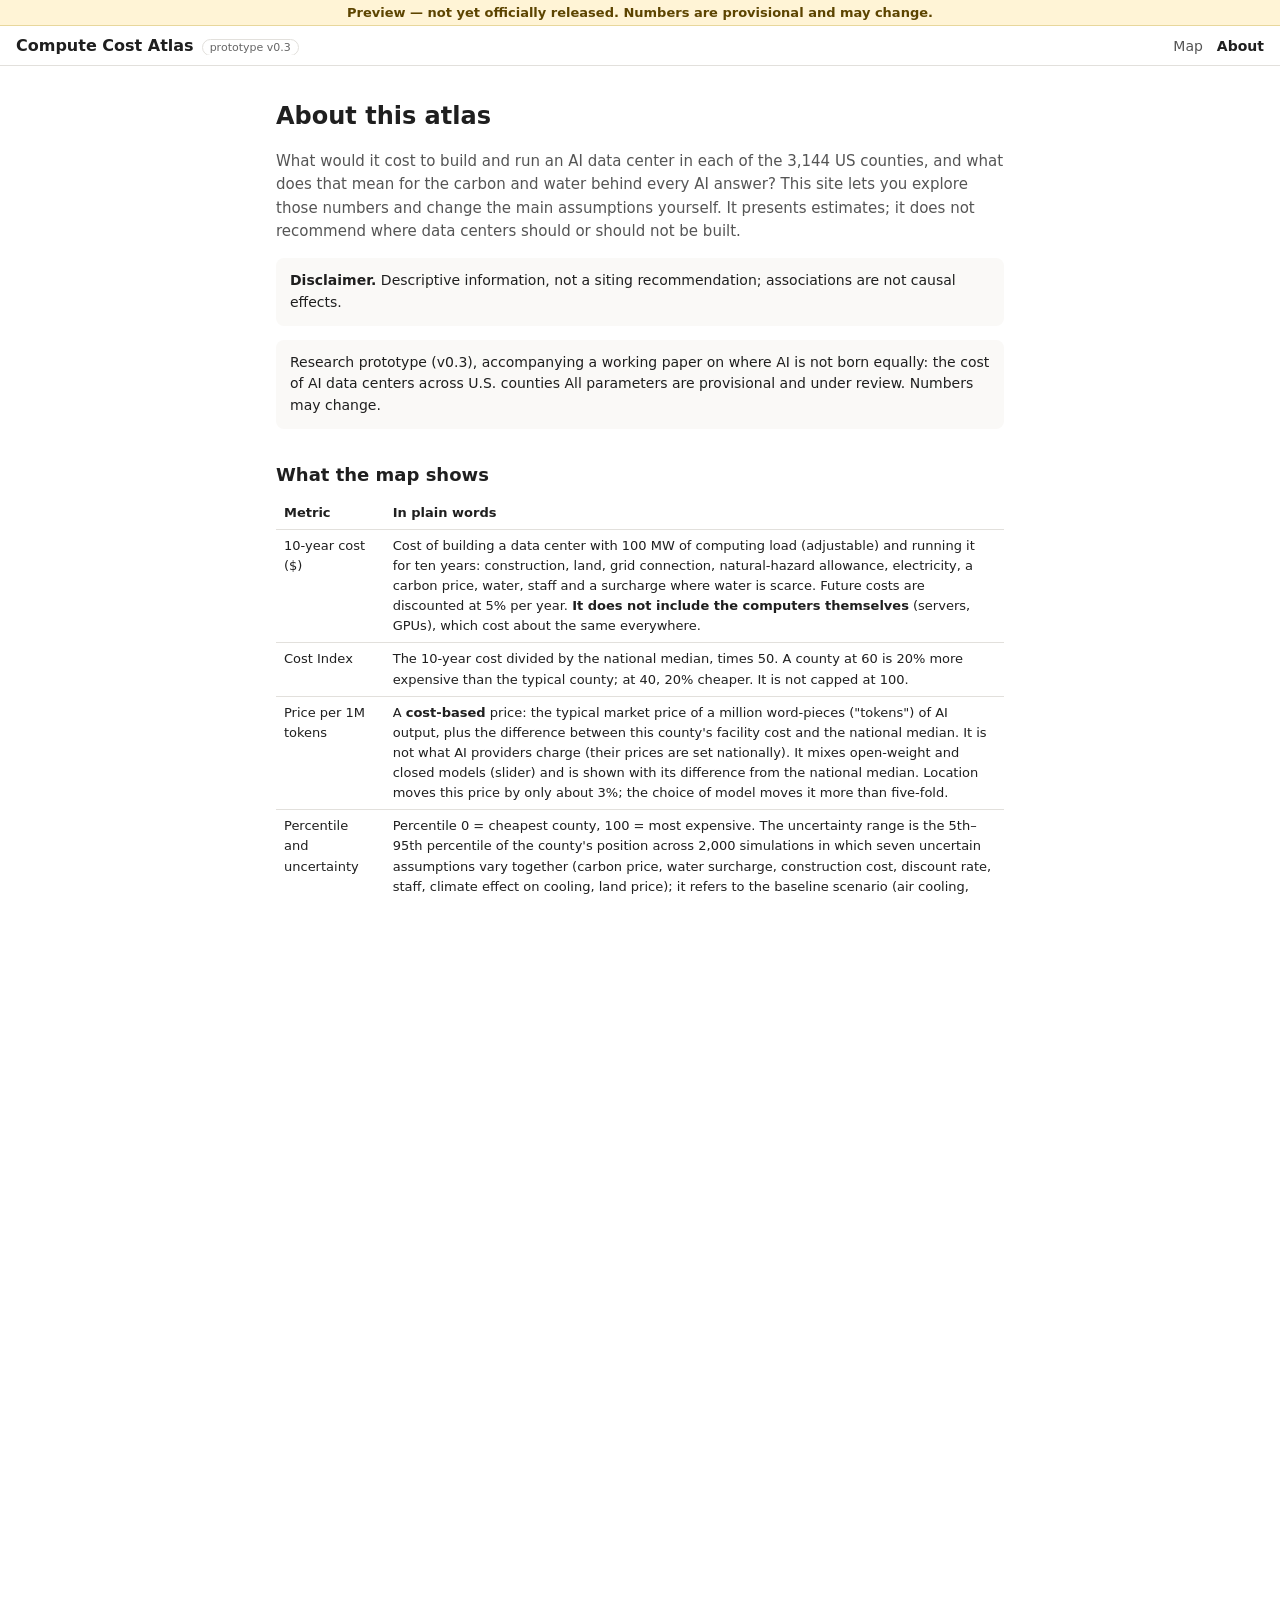
==== web/about.html @ 2be23744 "Compute Cost Atlas preview v0.3 (web only)" ====
<!doctype html>
<html lang="en">
<head>
  <meta charset="utf-8">
  <meta name="viewport" content="width=device-width, initial-scale=1">
  <meta name="robots" content="noindex, nofollow">
  <title>Atlas Methods and Data</title>
  <link rel="stylesheet" href="style.css">
  <style>
    body { display: block; }
    .doc { max-width: 760px; margin: 0 auto; padding: 24px 16px 64px; line-height: 1.55; }
    .doc h1 { font-size: 24px; margin: 8px 0 4px; }
    .doc h2 { font-size: 18px; margin: 32px 0 8px; }
    .doc .lede { color: var(--ink-2); font-size: 15px; }
    .doc table { border-collapse: collapse; width: 100%; font-size: 13px; margin: 8px 0; }
    .doc th, .doc td { text-align: left; padding: 6px 8px; border-bottom: 1px solid var(--line); vertical-align: top; }
    .doc .box { background: var(--panel); border-radius: 8px; padding: 12px 14px; }
  </style>
</head>
<body>
  <a class="skip" href="#main">Skip to content</a>
  <div class="preview-banner" role="note">Preview — not yet officially released. Numbers are provisional and may change.</div>
  <header class="topbar">
    <div class="brand"><strong>Compute Cost Atlas</strong><span class="tag">prototype v0.3</span></div>
    <nav><a href="index.html">Map</a><a href="about.html" aria-current="page">About</a></nav>
  </header>
  <main class="doc" id="main">
    <h1>About this atlas</h1>
    <p class="lede">What would it cost to build and run an AI data center in each of the 3,144 US counties, and what does
      that mean for the carbon and water behind every AI answer? This site lets you explore those numbers and change
      the main assumptions yourself. It presents estimates; it does not recommend where data centers should or should
      not be built.</p>
    <p class="box"><b>Disclaimer.</b> Descriptive information, not a siting recommendation; associations are not causal
      effects.</p>
    <p class="box">Research prototype (v0.3), accompanying a working paper on where AI is not born equally: the cost of AI data centers across U.S. counties All parameters are provisional and under
      review. Numbers may change.</p>

    <h2 id="what">What the map shows</h2>
    <table>
      <tr><th>Metric</th><th>In plain words</th></tr>
      <tr><td>10-year cost ($)</td><td>Cost of building a data center with 100 MW of computing load (adjustable) and running it for ten
        years: construction, land, grid connection, natural-hazard allowance, electricity, a carbon price, water, staff and a
        surcharge where water is scarce. Future costs are discounted at 5% per year. <b>It does not include the computers
        themselves</b> (servers, GPUs), which cost about the same everywhere.</td></tr>
      <tr><td>Cost Index</td><td>The 10-year cost divided by the national median, times 50. A county at 60 is 20% more
        expensive than the typical county; at 40, 20% cheaper. It is not capped at 100.</td></tr>
      <tr><td>Price per 1M tokens</td><td>A <b>cost-based</b> price: the typical market price of a million word-pieces
        ("tokens") of AI output, plus the difference between this county's facility cost and the national median. It is
        not what AI providers charge (their prices are set nationally). It mixes open-weight and closed models (slider) and
        is shown with its difference from the national median. Location moves this price by only about 3%; the choice of
        model moves it more than five-fold.</td></tr>
      <tr><td>Percentile and uncertainty</td><td>Percentile 0 = cheapest county, 100 = most expensive. The uncertainty range
        is the 5th–95th percentile of the county's position across 2,000 simulations in which seven uncertain assumptions
        vary together (carbon price, water surcharge, construction cost, discount rate, staff, climate effect on cooling,
        land price); it refers to the baseline scenario (air cooling, 100 MW).</td></tr>
      <tr><td>CO₂ per 1M tokens</td><td>Emissions from the electricity used, at the average emission rate of the regional grid
        (EPA eGRID 2023).</td></tr>
      <tr><td>Scarcity-weighted water</td><td>Water evaporated for cooling on site plus water used by the power plants that
        supply the electricity, weighted by how stressed local water resources are (WRI Aqueduct). 1 L-eq is one litre in a
        county of median water stress; the same litre counts more where water is scarce.</td></tr>
    </table>

    <h2 id="themes">Themes</h2>
    <ul>
      <li><b>Cost</b>: 10-year cost, Cost Index and the main cost driver of each county.</li>
      <li><b>Token footprint</b>: cost-based price, CO₂ and scarcity-weighted water per 1M tokens.</li>
      <li><b>Cheap vs clean</b>: 3 × 3 maps of facility cost against CO₂ or water per token (national thirds).</li>
      <li><b>Who bears it</b>: one campus as a share of the regional grid's electricity sales; how rankings change when the
        social cost of carbon and a water shadow price are counted.</li>
      <li><b>Context</b>: social vulnerability, household income and the 2024 presidential vote (two-party share). These are
        <b>context, not causal</b>: they are not used in the cost model and do not explain its results. The vote layer is
        shown for information only, in neutral (non-party) colours.</li>
      <li><b>Confidence</b>: how much a county's position moves across 2,000 simulations of the uncertain assumptions.</li>
    </ul>
    <p><b>Change vs baseline</b> maps how the current slider settings move each county's cost (%) or percentile compared
      with the baseline scenario. The optional <b>3D view</b> raises each county by the mapped value; use the flat map for
      precise comparison, because perspective distorts heights and hides counties.</p>

    <h2 id="controls">What the sliders change</h2>
    <ul>
      <li><b>Open-weight share</b>: share of tokens from open-weight models (cheaper, more energy-efficient on average) vs closed
        frontier models. Baseline 30%.</li>
      <li><b>Carbon price</b>: $ per tonne of CO₂ added to the electricity bill. Baseline $50; $190 is the US EPA (2023) estimate of
        the social cost of carbon.</li>
      <li><b>Cooling</b>: air/evaporative (baseline) or liquid cooling with dry coolers, which uses far less water and slightly
        less energy but costs more to build.</li>
      <li><b>Water-stress surcharge</b>: extra operating cost in water-stressed counties (0–50%; baseline 30% at the highest stress).</li>
      <li><b>Campus size</b>: 10, 100 or 500 MW of computing load.</li>
    </ul>
    <p>Everything is recomputed in your browser for all counties. The calculations are a direct translation of the
      research code (Python), checked to agree within 0.1% for every county.</p>

    <h2 id="limits">Limitations</h2>
    <ul>
      <li>All parameters are provisional. Construction costs, land values (farmland prices are used as a lower bound) and the
        grid connection cost are simplified national assumptions.</li>
      <li>Electricity prices are average industrial prices from utilities serving each county (2022–24). Large data centers
        often negotiate special rates that are not public.</li>
      <li>Grid carbon uses regional average emission rates, not the extra (marginal) emissions a new load would cause.</li>
      <li>Some inputs are estimated (Alaska and Hawaii climate; electricity prices set to the state average where local data are
        missing or unrepresentative). The county profile flags these.</li>
      <li>Water at power plants is estimated from published averages by fuel and cooling type; reservoir evaporation from
        hydropower is excluded.</li>
      <li>Data-center locations come from OpenStreetMap (PNNL IM3 atlas) and Epoch AI; both are incomplete.</li>
      <li>The map colour scale is set by the lower 48 states and DC; Alaska and Hawaii values beyond it show the end colour
        (in the paper, they have their own scales).</li>
      <li>These are indicators for comparison, not forecasts of what any project will cost, and not causal estimates of impacts.</li>
    </ul>

    <h2 id="equivalents">Everyday equivalents</h2>
    <p>The county profile translates one year of the campus into familiar units:</p>
    <ul>
      <li><b>US homes</b>: annual electricity of the campus ÷ 10,359 kWh, the average annual electricity use of a US
        residential customer in 2024 (U.S. Energy Information Administration, Form EIA-861 2024: residential sales ÷
        residential customers. The same calculation gives 10,791 kWh for 2022, the value in EIA's FAQ
        <a href="https://www.eia.gov/tools/faqs/faq.php?id=97&amp;t=3">"How much electricity does an American home use?"</a>).</li>
      <li><b>Olympic pools</b>: annual water ÷ 2,500 m³, the volume of a nominal Olympic pool (50 m × 25 m × 2 m).
        Shown for on-site cooling water and for on-site plus power-plant water.</li>
    </ul>

    <h2 id="data">Data and licences</h2>
    <p class="box"><b>Licences are provisional</b> (pending review).</p>
    <table>
      <tr><th>What</th><th>Files</th><th>Licence</th></tr>
      <tr><td>Our model results (costs, Cost Index, token metrics, flags, uncertainty ranges)</td>
        <td><code>counties_baseline.csv</code>, scenario CSVs from the map</td><td>CC BY 4.0 (provisional)</td></tr>
      <tr><td>Data-center counts and operator classes derived from the PNNL IM3 atlas (OpenStreetMap)</td>
        <td><code>counties_pnnl_odbl.csv</code>, <code>dc_pnnl.geojson</code></td><td>ODbL 1.0 — © OpenStreetMap contributors (kept in a separate file)</td></tr>
      <tr><td>Frontier AI campuses</td><td><code>dc_epoch.geojson</code>; campus counts in the main CSV</td><td>CC BY 4.0 — Epoch AI</td></tr>
      <tr><td>Code (model, site, analysis scripts)</td><td><code>LICENSE</code></td><td>MIT (provisional)</td></tr>
    </table>
    <p>Details: <a href="data/LICENSE-DATA.md">data/LICENSE-DATA.md</a>.</p>
    <h3>Sources</h3>
    <table>
      <tr><th>Source</th><th>Used for</th><th>Licence</th></tr>
      <tr><td>Natural Earth (1:50m land, lakes, country borders; 1:10m populated places)</td><td>Basemap context, city labels</td><td>Public domain</td></tr>
      <tr><td>Census SAIPE 2023; FEMA National Risk Index (social vulnerability)</td><td>Context layers</td><td>Public domain</td></tr>
      <tr><td>MIT Election Data and Science Lab, county presidential returns 2024</td><td>Context layer (information only)</td><td>Harvard Dataverse; licence to be verified</td></tr>
      <tr><td>US EIA Form 861 2024 (average household use)</td><td>"US homes" equivalent</td><td>Public domain</td></tr>
      <tr><td>US Census Bureau (county boundaries 2025; population, ACS 2023)</td><td>Map, population</td><td>Public domain</td></tr>
      <tr><td>US EIA (Form 861 electricity sales 2022–24; Form 860 generators 2024)</td><td>Electricity price, power-plant cooling</td><td>Public domain</td></tr>
      <tr><td>US EPA eGRID 2023</td><td>Grid emission rates, generation mix</td><td>Public domain</td></tr>
      <tr><td>NOAA nClimDiv 1991–2020 normals</td><td>Climate (cooling degree days)</td><td>Public domain</td></tr>
      <tr><td>BLS QCEW and OEWS</td><td>Construction and operations wages</td><td>Public domain</td></tr>
      <tr><td>FEMA National Risk Index</td><td>Natural-hazard allowance</td><td>Public domain</td></tr>
      <tr><td>USDA NASS cash rents</td><td>Land value proxy</td><td>Public domain</td></tr>
      <tr><td>WRI Aqueduct 4.0</td><td>Water stress</td><td>CC BY 4.0</td></tr>
      <tr><td>NREL (Macknick et al. 2012)</td><td>Water use of power plants</td><td>Published factors</td></tr>
      <tr><td>OpenRouter (model prices and usage, Nov 2026)</td><td>Token prices, open-weight share</td><td>Rankings data CC BY 4.0</td></tr>
      <tr><td>PNNL IM3 Open Source Data Center Atlas (from OpenStreetMap)</td><td>Data-center layer, counts</td><td>ODbL 1.0 — © OpenStreetMap contributors</td></tr>
      <tr><td>Epoch AI, Frontier Data Centers</td><td>Frontier AI campus layer</td><td>CC BY 4.0</td></tr>
    </table>
    <p><b>Downloads.</b> <a href="data/counties_baseline.csv" download>Baseline table</a> (CC BY 4.0) and the current
      scenario from the map page contain our model results for every county. Data-center counts derived from the PNNL IM3
      atlas are in a separate file, <a href="data/counties_pnnl_odbl.csv" download>counties_pnnl_odbl.csv</a>, under the
      Open Database Licence (ODbL 1.0): keep the attribution "© OpenStreetMap contributors" and the ODbL terms when you
      redistribute it. Frontier-campus counts come from Epoch AI (CC BY 4.0; credit Epoch AI).</p>

    <h2 id="method">Method in brief</h2>
    <p>For each county: construction cost per MW, adjusted for local construction wages, plus land, a hazard allowance and a
      grid connection; plus ten years of electricity (energy use rises in hot climates through the cooling overhead, PUE),
      carbon, water and staff, discounted at 5% per year. The token layer converts the facility cost into dollars per
      megawatt-hour of computing and then into the cost of 1M tokens using published estimates of energy per token
      (central: 550 Wh per 1M output tokens for closed frontier models, 150 Wh for open-weight models). Full methods,
      sources and sensitivity analyses are in the working paper.</p>
  </main>
</body>
</html>
---- web/style.css ----
:root {
  --ink: #1f1f1f;
  --ink-2: #555;
  --ink-3: #666;   /* WCAG AA: 5.5:1 on the panel background (was #777, 4.3:1) */
  --line: #e2e0dc;
  --bg: #ffffff;
  --panel: #faf9f7;
  --accent: #184f95;
  --accent-soft: #e6eefa;
  --orange: #eb6834;
  --map-bg: #f4f3f0;
  --radius: 8px;
  font-family: system-ui, -apple-system, "Segoe UI", Roboto, "Helvetica Neue", Arial, sans-serif;
  font-size: 14px;
  color: var(--ink);
}
* { box-sizing: border-box; }
html, body { margin: 0; height: 100%; background: var(--bg); }
body { display: flex; flex-direction: column; }
a { color: var(--accent); }
button { font: inherit; color: inherit; cursor: pointer; }

.topbar {
  display: flex; align-items: center; justify-content: space-between; gap: 12px;
  padding: 10px 16px; border-bottom: 1px solid var(--line); background: var(--bg);
}
.brand strong { font-size: 16px; }
.tag { margin-left: 8px; font-size: 11px; color: var(--ink-3); border: 1px solid var(--line); border-radius: 10px; padding: 1px 7px; }
nav { display: flex; gap: 14px; align-items: center; }
nav a { text-decoration: none; color: var(--ink-2); }
nav a[aria-current="page"] { color: var(--ink); font-weight: 600; }

.layout { flex: 1; display: grid; grid-template-columns: 300px 1fr auto; min-height: 0; }
.controls { overflow-y: auto; padding: 12px 16px 24px; border-right: 1px solid var(--line); background: var(--panel); }
.controls section { padding: 12px 0; border-bottom: 1px solid var(--line); }
.controls section:last-child { border-bottom: 0; }
.lbl { display: block; font-weight: 600; margin-bottom: 6px; }
.lbl.small { font-weight: 500; font-size: 12px; color: var(--ink-2); margin: 10px 0 4px; }
select { width: 100%; padding: 6px 8px; border: 1px solid var(--line); border-radius: 6px; background: #fff; font: inherit; }
.note { font-size: 12px; color: var(--ink-2); line-height: 1.4; margin: 8px 0 0; }

.presets { display: flex; flex-wrap: wrap; gap: 6px; margin-bottom: 8px; }
.presets button, .seg button {
  border: 1px solid var(--line); background: #fff; border-radius: 14px; padding: 4px 10px; font-size: 12px;
}
.presets button.active { background: var(--accent-soft); border-color: var(--accent); color: var(--accent); }
.slider { display: block; font-size: 12px; color: var(--ink-2); margin: 10px 0 0; }
.slider output { float: right; color: var(--ink); font-variant-numeric: tabular-nums; font-weight: 600; }
.slider input { width: 100%; margin-top: 4px; accent-color: var(--accent); }
.seg { display: flex; flex-wrap: wrap; gap: 4px 12px; font-size: 13px; }
.seg label { display: flex; align-items: center; gap: 4px; }
.seg.jump { gap: 6px; }
.check { display: flex; align-items: center; gap: 6px; font-size: 13px; margin: 4px 0; }
.link-btn { display: block; text-align: left; background: none; border: 0; padding: 4px 0; color: var(--accent); text-decoration: underline; font-size: 13px; }

.legend { margin-top: 10px; }
.legend .bar { height: 12px; border-radius: 3px; border: 1px solid rgba(0,0,0,.08); }
.legend .ticks { position: relative; height: 16px; font-size: 11px; color: var(--ink-2); font-variant-numeric: tabular-nums; }
.legend .ticks span { position: absolute; transform: translateX(-50%); white-space: nowrap; top: 2px; }
.legend .caption { font-size: 11px; color: var(--ink-3); margin-top: 2px; line-height: 1.35; }

.mapwrap { position: relative; min-width: 0; }
#map { position: absolute; inset: 0; background: var(--map-bg); }
.loading { position: absolute; top: 12px; left: 50%; transform: translateX(-50%); background: #fff; padding: 6px 12px; border-radius: 14px; border: 1px solid var(--line); font-size: 12px; }
.tooltip {
  position: absolute; pointer-events: none; background: #fff; border: 1px solid var(--line); border-radius: 6px;
  padding: 6px 8px; font-size: 12px; box-shadow: 0 2px 8px rgba(0,0,0,.08); max-width: 240px; z-index: 5;
}
.tooltip b { display: block; }
.tooltip .v { font-variant-numeric: tabular-nums; }

.profile {
  width: 340px; overflow-y: auto; padding: 14px 16px 24px; border-left: 1px solid var(--line); background: var(--bg);
}
.profile h2 { font-size: 17px; margin: 0 0 2px; }
.profile .sub { color: var(--ink-2); font-size: 12px; margin-bottom: 10px; }
.profile .close { float: right; border: 0; background: none; font-size: 20px; line-height: 1; color: var(--ink-3); }
.kpis { display: grid; grid-template-columns: 1fr 1fr; gap: 8px; margin: 10px 0; }
.kpi { background: var(--panel); border-radius: var(--radius); padding: 8px 10px; }
.kpi .k { font-size: 11px; color: var(--ink-2); }
.kpi .v { font-size: 17px; font-weight: 600; font-variant-numeric: tabular-nums; }
.kpi .s { font-size: 11px; color: var(--ink-3); }
.profile h3 { font-size: 13px; margin: 16px 0 6px; }
.stack { display: flex; height: 14px; border-radius: 3px; overflow: hidden; gap: 1px; background: #fff; }
.stack div { height: 100%; }
table.breakdown { width: 100%; border-collapse: collapse; font-size: 12px; margin-top: 6px; font-variant-numeric: tabular-nums; }
table.breakdown td { padding: 3px 0; border-bottom: 1px solid #f0eeea; }
table.breakdown td:last-child, table.breakdown td.num { text-align: right; padding-left: 10px; white-space: nowrap; }
.sw { display: inline-block; width: 9px; height: 9px; border-radius: 2px; margin-right: 6px; vertical-align: -1px; }
.driver { background: var(--panel); border-radius: var(--radius); padding: 8px 10px; font-size: 13px; }
.flags { margin: 6px 0 0; padding-left: 18px; font-size: 12px; color: var(--ink-2); }
.btn { border: 1px solid var(--accent); color: var(--accent); background: #fff; border-radius: 6px; padding: 6px 10px; font-size: 13px; }
.btn:disabled { opacity: .5; cursor: default; }

.compare { border-top: 1px solid var(--line); background: var(--panel); padding: 10px 16px; max-height: 42vh; overflow: auto; }
.compare h3 { margin: 0 0 6px; font-size: 13px; display: flex; justify-content: space-between; align-items: center; }
.compare table { border-collapse: collapse; font-size: 12px; font-variant-numeric: tabular-nums; min-width: 100%; }
.compare th, .compare td { padding: 4px 10px; border-bottom: 1px solid var(--line); text-align: right; white-space: nowrap; }
.compare th:first-child, .compare td:first-child { text-align: left; color: var(--ink-2); }
.compare .rm { border: 0; background: none; color: var(--ink-3); font-size: 15px; }

.only-mobile { display: none; }
.maplibregl-ctrl-attrib { font-size: 10px; }

@media (max-width: 860px) {
  .layout { display: flex; flex-direction: column; }
  .only-mobile { display: inline-block; border: 1px solid var(--line); background: #fff; border-radius: 6px; padding: 4px 10px; }
  .controls { display: none; border-right: 0; border-bottom: 1px solid var(--line); max-height: 55vh; }
  .controls.open { display: block; }
  .mapwrap { flex: 1 1 auto; min-height: 58vh; }
  .profile { width: auto; border-left: 0; border-top: 1px solid var(--line); }
  nav { gap: 10px; font-size: 13px; }
}

/* v0.1: search, compact map legend, layer legend, disclaimer */
.search { position: absolute; top: 10px; left: 10px; width: min(320px, calc(100% - 70px)); z-index: 6; }
.search input {
  width: 100%; padding: 8px 10px; border: 1px solid var(--line); border-radius: 8px; font: inherit;
  background: #fff; box-shadow: 0 1px 4px rgba(0,0,0,.08);
}
.search ul { list-style: none; margin: 4px 0 0; padding: 4px 0; background: #fff; border: 1px solid var(--line); border-radius: 8px;
  box-shadow: 0 4px 12px rgba(0,0,0,.1); max-height: 280px; overflow-y: auto; }
.search li { padding: 6px 10px; cursor: pointer; font-size: 13px; display: flex; justify-content: space-between; gap: 8px; }
.search li small { color: var(--ink-3); white-space: nowrap; }
.search li[aria-selected="true"], .search li:hover { background: var(--accent-soft); }
.search li.empty { color: var(--ink-3); cursor: default; }
.map-legend { display: none; }
.layer-legend { margin: 6px 0 2px 22px; font-size: 12px; color: var(--ink-2); }
.layer-legend .row { display: flex; align-items: center; gap: 8px; margin: 4px 0; }
.layer-legend svg { flex: none; }
.disclaimer { margin-top: 16px; padding-top: 10px; border-top: 1px solid var(--line); font-size: 11.5px; color: var(--ink-3); line-height: 1.4; }
.kpi .s + .s { margin-top: 2px; }
.equiv { background: var(--panel); border-radius: var(--radius); padding: 8px 10px; font-size: 13px; line-height: 1.5; }
.equiv b { font-variant-numeric: tabular-nums; }
.equiv .src { font-size: 11px; color: var(--ink-3); }

@media (max-width: 860px) {
  .map-legend {
    display: block; position: absolute; left: 8px; bottom: 8px; z-index: 4; background: rgba(255,255,255,.92);
    border: 1px solid var(--line); border-radius: 8px; padding: 6px 8px; width: min(230px, calc(100% - 60px)); font-size: 11px;
  }
  .map-legend .t { font-weight: 600; margin-bottom: 3px; color: var(--ink); }
  .map-legend .bar { height: 8px; border-radius: 2px; }
  .map-legend .ends { display: flex; justify-content: space-between; color: var(--ink-2); font-variant-numeric: tabular-nums; margin-top: 2px; }
  .map-legend .lyr { margin-top: 4px; color: var(--ink-2); }
}
@media (max-width: 860px) {
  .map-legend { bottom: 30px; }
}
@media (max-width: 520px) {
  .topbar { padding: 8px 10px; gap: 8px; }
  .brand strong { font-size: 15px; white-space: nowrap; }
  .tag { display: none; }
  nav { gap: 8px; font-size: 12.5px; }
  nav a { white-space: nowrap; }
}
html, body { overflow-x: hidden; }
.brand { min-width: 0; overflow: hidden; }
.brand strong { overflow: hidden; text-overflow: ellipsis; }
nav { flex: none; }

/* v0.2: themes, categorical / bivariate legends, change view, 3D, city labels */
#theme { margin-bottom: 8px; }
.view-toggle { margin-top: 8px; }
.diff-mode { margin: 2px 0 4px 22px; font-size: 12px; }
.explainer { font-size: 12.5px; line-height: 1.45; color: var(--ink); background: var(--accent-soft); border-radius: 6px; padding: 8px 10px; margin: 10px 0 0; }
.cat-legend { display: grid; gap: 3px; font-size: 12px; margin: 6px 0 4px; }
.cat-legend .sw { margin-right: 2px; }
.cat-legend small { color: var(--ink-3); }
.bivar { display: grid; grid-template-columns: auto 72px 1fr; grid-template-rows: 72px auto auto; gap: 2px 6px; margin: 6px 0 4px; font-size: 11px; color: var(--ink-2); }
.bivar .grid { grid-column: 2; grid-row: 1; display: grid; grid-template-columns: repeat(3, 1fr); grid-template-rows: repeat(3, 1fr); gap: 1px; }
.bivar .axis-y { grid-column: 1; grid-row: 1; writing-mode: vertical-rl; transform: rotate(180deg); text-align: center; }
.bivar .axis-x { grid-column: 2; grid-row: 2; text-align: center; }
.bivar .cuts { grid-column: 3; grid-row: 1; align-self: center; line-height: 1.35; }
.mini-bivar { display: inline-grid; grid-template-columns: repeat(3, 9px); grid-template-rows: repeat(3, 9px); gap: 1px; vertical-align: middle; margin-right: 4px; }
.note3d { color: var(--ink-2); margin-top: 6px; }
.city { display: flex; align-items: center; gap: 3px; pointer-events: none; }
.city .dot { width: 5px; height: 5px; border-radius: 50%; background: #3a3a3a; border: 1px solid #fff; }
.city .lbl { font-size: 11px; color: #2b2b2b; text-shadow: 0 0 2px #fff, 0 0 2px #fff, 0 0 3px #fff; white-space: nowrap; }
[hidden] { display: none !important; }

/* v0.3: preview banner, skip link, focus states, contrast */
.preview-banner { background: #fff4d6; color: #5c4400; border-bottom: 1px solid #e8d79c; text-align: center; font-size: 13px; padding: 5px 12px; font-weight: 600; }
.skip { position: absolute; left: -9999px; top: 0; background: #fff; padding: 8px 12px; z-index: 100; border: 2px solid var(--accent); }
.skip:focus { left: 8px; top: 8px; }
:focus-visible { outline: 3px solid #1d5fbf; outline-offset: 2px; }
.search input:focus-visible, select:focus-visible { outline: 3px solid #1d5fbf; outline-offset: 1px; }
input[type=range]:focus-visible { outline-offset: 4px; }
.vote-mode { border: 1px solid var(--line); border-radius: 6px; padding: 6px 10px 8px; margin: 8px 0 0; flex-direction: column; gap: 4px; }
.vote-mode legend { font-size: 12px; color: var(--ink-2); padding: 0 4px; }
.pending { background: #f4f3f0; border: 1px dashed #b9b6ae; border-radius: 6px; padding: 8px 10px; font-size: 12.5px; margin: 6px 0; }
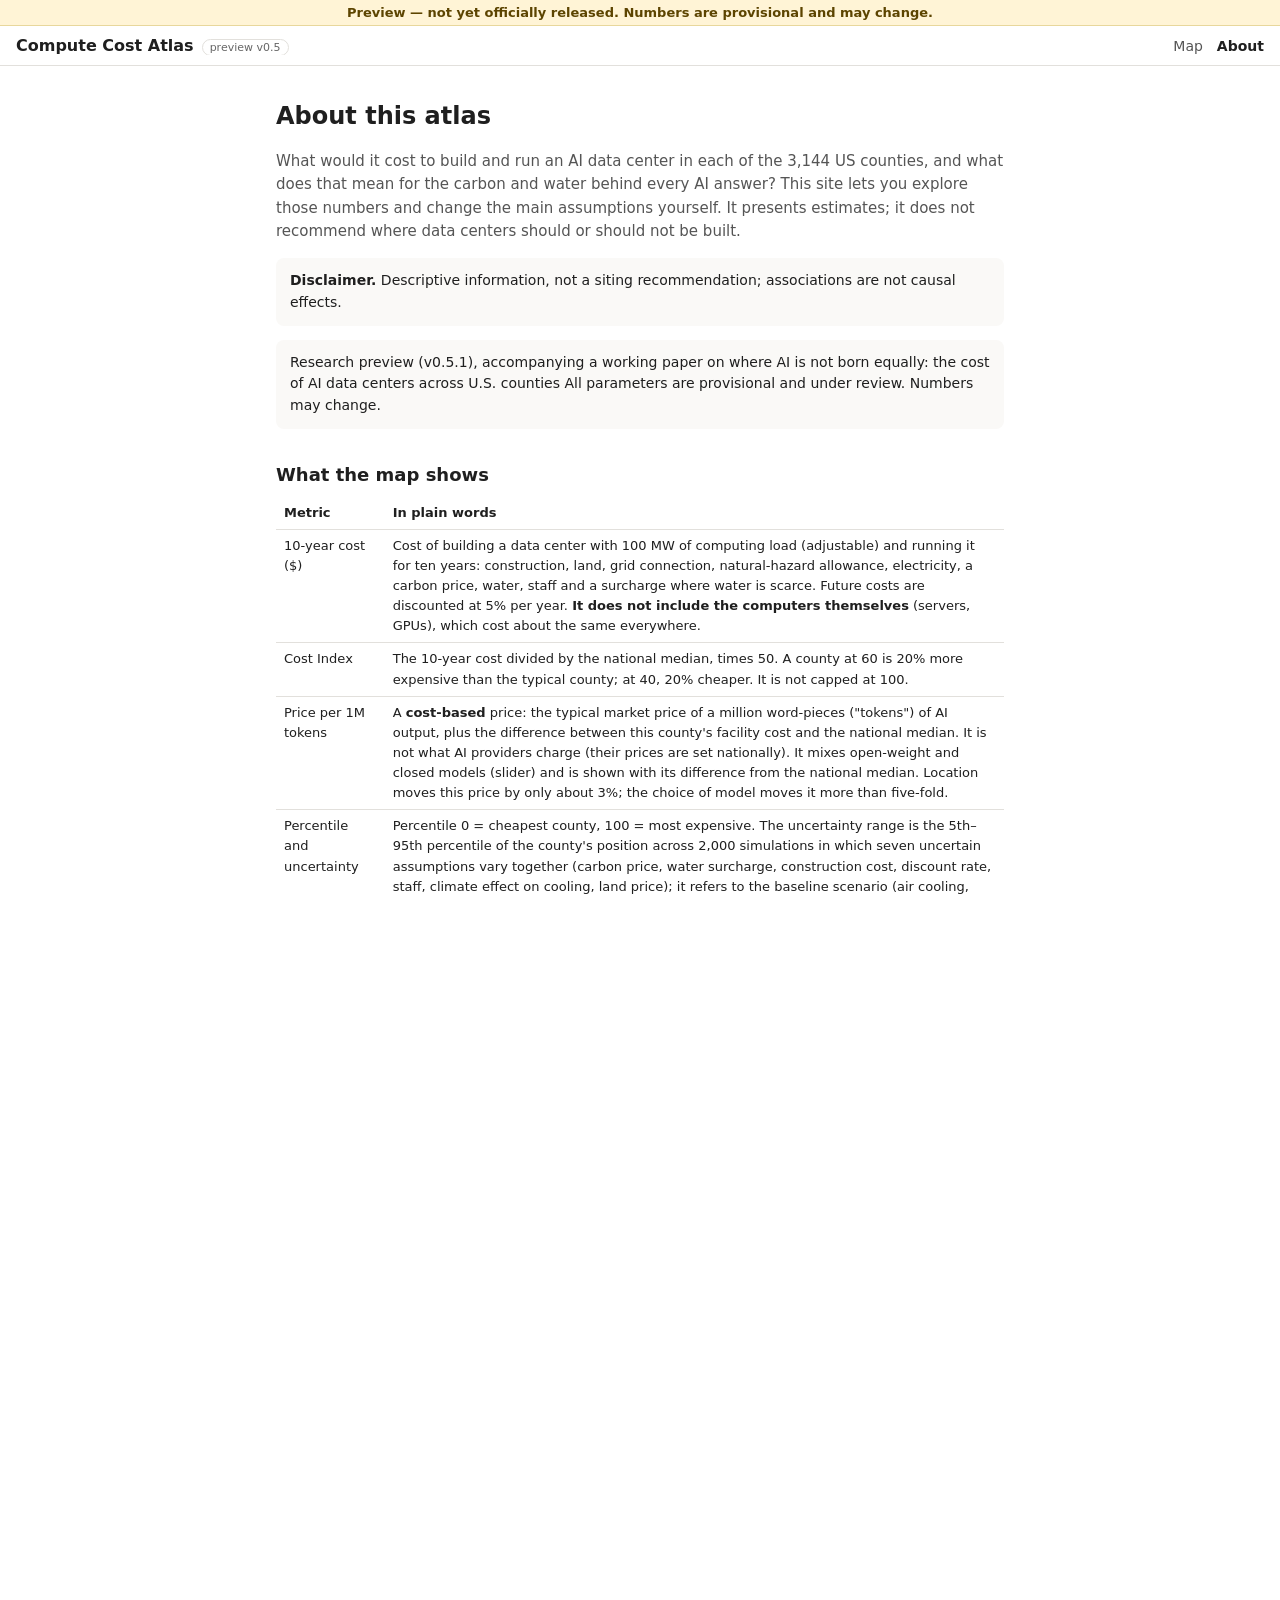
==== commit f5c8daee: "Preview v0.5.1: hover card, campus questions, share links, guide, citation, PNG export, Node 24 work" ====
--- a/web/about.html
+++ b/web/about.html
@@ -21,7 +21,7 @@
   <a class="skip" href="#main">Skip to content</a>
   <div class="preview-banner" role="note">Preview — not yet officially released. Numbers are provisional and may change.</div>
   <header class="topbar">
-    <div class="brand"><strong>Compute Cost Atlas</strong><span class="tag">prototype v0.3</span></div>
+    <div class="brand"><strong>Compute Cost Atlas</strong><span class="tag">preview v0.5</span></div>
     <nav><a href="index.html">Map</a><a href="about.html" aria-current="page">About</a></nav>
   </header>
   <main class="doc" id="main">
@@ -32,7 +32,7 @@
       not be built.</p>
     <p class="box"><b>Disclaimer.</b> Descriptive information, not a siting recommendation; associations are not causal
       effects.</p>
-    <p class="box">Research prototype (v0.3), accompanying a working paper on where AI is not born equally: the cost of AI data centers across U.S. counties All parameters are provisional and under
+    <p class="box">Research preview (v0.5.1), accompanying a working paper on where AI is not born equally: the cost of AI data centers across U.S. counties All parameters are provisional and under
       review. Numbers may change.</p>
 
     <h2 id="what">What the map shows</h2>
@@ -114,6 +114,18 @@
         residential customer in 2024 (U.S. Energy Information Administration, Form EIA-861 2024: residential sales ÷
         residential customers. The same calculation gives 10,791 kWh for 2022, the value in EIA's FAQ
         <a href="https://www.eia.gov/tools/faqs/faq.php?id=97&amp;t=3">"How much electricity does an American home use?"</a>).</li>
+      <li><b>Passenger cars</b>: annual CO₂ of the campus ÷ 4.6 t, the CO₂ of a typical passenger vehicle per year
+        (US EPA, <a href="https://www.epa.gov/energy/greenhouse-gas-equivalencies-calculator">Greenhouse Gas Equivalencies Calculator</a>).</li>
+      <li><b>Football fields</b>: site acres ÷ 1.32 acres, an American football field including end zones (360 × 160 ft).</li>
+      <li><b>State residential electricity price</b>, 2014 and 2024: all residential revenue ÷ residential sales by state (US EIA
+        Form 861). Shown in nominal dollars and after inflation, using the US Bureau of Labor Statistics consumer price index
+        (CPI-U, all items, US city average, annual averages: 236.736 in 2014 and 313.689 in 2024, a rise of 32.5%). Nationally the
+        residential price rose 32% in nominal terms and fell about 1% after inflation. Shown as context only; it does not measure
+        any campus's effect on bills.</li>
+      <li><b>Jobs</b>: operations staff is a model assumption (100 per 100 MW, scaled with size). Construction-phase jobs (about
+        1,688 local jobs over 18–24 months, including indirect jobs) come from an industry-sponsored report: US Chamber of Commerce
+        Technology Engagement Center (2017), <em>Data Centers: Jobs and Opportunities in Communities Nationwide</em>.</li>
+      <li><b>Water supply comparison</b>: USGS county public-supply withdrawals, 2015 (latest county release).</li>
       <li><b>Olympic pools</b>: annual water ÷ 2,500 m³, the volume of a nominal Olympic pool (50 m × 25 m × 2 m).
         Shown for on-site cooling water and for on-site plus power-plant water.</li>
     </ul>
@@ -136,6 +148,7 @@
       <tr><td>Natural Earth (1:50m land, lakes, country borders; 1:10m populated places)</td><td>Basemap context, city labels</td><td>Public domain</td></tr>
       <tr><td>Census SAIPE 2023; FEMA National Risk Index (social vulnerability)</td><td>Context layers</td><td>Public domain</td></tr>
       <tr><td>MIT Election Data and Science Lab, county presidential returns 2024</td><td>Context layer (information only)</td><td>Harvard Dataverse; licence to be verified</td></tr>
+      <tr><td>US BLS consumer price index (CPI-U, annual averages 2014, 2024)</td><td>Inflation adjustment of residential prices</td><td>Public domain</td></tr>
       <tr><td>US EIA Form 861 2024 (average household use)</td><td>"US homes" equivalent</td><td>Public domain</td></tr>
       <tr><td>US Census Bureau (county boundaries 2025; population, ACS 2023)</td><td>Map, population</td><td>Public domain</td></tr>
       <tr><td>US EIA (Form 861 electricity sales 2022–24; Form 860 generators 2024)</td><td>Electricity price, power-plant cooling</td><td>Public domain</td></tr>
@@ -156,6 +169,12 @@
       Open Database Licence (ODbL 1.0): keep the attribution "© OpenStreetMap contributors" and the ODbL terms when you
       redistribute it. Frontier-campus counts come from Epoch AI (CC BY 4.0; credit Epoch AI).</p>
 
+    <h2 id="cite">Version, citation and feedback</h2>
+    <p>Compute Cost Atlas, <b>preview v0.5.1</b>, last updated 2026-11-17.</p>
+    <p><b>Suggested citation:</b> Li, W. &amp; Urban Information Lab, UT Austin. Compute Cost Atlas, preview v0.5.1, 2026.</p>
+    <p><b>Feedback:</b> please open an issue on <a href="https://github.com/Umich-wanqili/compute-cost-atlas/issues">GitHub Issues</a>.</p>
+    <p>Not covered by this atlas: noise, tax revenue and local decision-making.</p>
+
     <h2 id="method">Method in brief</h2>
     <p>For each county: construction cost per MW, adjusted for local construction wages, plus land, a hazard allowance and a
       grid connection; plus ten years of electricity (energy use rises in hot climates through the cooling overhead, PUE),
--- a/web/style.css
+++ b/web/style.css
@@ -189,3 +189,52 @@
 .vote-mode { border: 1px solid var(--line); border-radius: 6px; padding: 6px 10px 8px; margin: 8px 0 0; flex-direction: column; gap: 4px; }
 .vote-mode legend { font-size: 12px; color: var(--ink-2); padding: 0 4px; }
 .pending { background: #f4f3f0; border: 1px dashed #b9b6ae; border-radius: 6px; padding: 8px 10px; font-size: 12.5px; margin: 6px 0; }
+
+/* v0.4: hover card */
+.tooltip.tc { width: 284px; max-width: calc(100% - 8px); padding: 10px 12px 8px; border-radius: 10px; box-shadow: 0 6px 20px rgba(0,0,0,.14); font-size: 12px; color: var(--ink); }
+.tc-head b { display: block; font-size: 14px; line-height: 1.25; }
+.tc-head span { display: block; font-size: 11px; color: var(--ink-3); margin-top: 1px; }
+.tc-hero { display: grid; grid-template-columns: 1fr 1fr; gap: 8px; margin: 8px 0 6px; }
+.tc-big { font-size: 22px; font-weight: 700; line-height: 1.1; font-variant-numeric: tabular-nums; letter-spacing: -0.2px; }
+.tc-lab { font-size: 11px; color: var(--ink-2); margin-top: 2px; line-height: 1.3; }
+.tc-delta { display: inline-block; margin-left: 2px; padding: 0 5px; border-radius: 8px; background: #f1efe9; color: var(--ink); font-weight: 600; font-variant-numeric: tabular-nums; }
+.tc-pos { position: relative; margin: 2px 0 8px; }
+.tc-bar { height: 6px; border-radius: 3px; }
+.tc-mark { position: absolute; top: -3px; width: 3px; height: 12px; margin-left: -1.5px; background: var(--ink); border: 1px solid #fff; border-radius: 1px; }
+.tc-ends { display: flex; justify-content: space-between; font-size: 10px; color: var(--ink-3); margin-top: 2px; }
+.tc-chip { display: inline-block; white-space: nowrap; max-width: 100%; overflow: hidden; text-overflow: ellipsis; border-radius: 12px; padding: 3px 9px; font-size: 11.5px; margin-bottom: 8px; }
+.tc-stats { display: grid; grid-template-columns: 1fr 1fr; gap: 4px; }
+.tc-stats > div { background: var(--panel); border-radius: 6px; padding: 5px 7px; min-width: 0; }
+.tc-stats > div.hl { background: var(--accent-soft); box-shadow: inset 0 0 0 1px #9dbbe6; }
+.tc-stats span { display: block; font-size: 10.5px; color: var(--ink-2); line-height: 1.25; }
+.tc-stats b { display: block; font-size: 12.5px; font-variant-numeric: tabular-nums; line-height: 1.3; overflow-wrap: anywhere; }
+.tc-flag { font-size: 11px; color: var(--ink-2); margin-top: 6px; }
+.tc-foot { font-size: 11px; color: var(--accent); margin-top: 7px; text-align: right; }
+.tooltip.tc.docked { position: absolute; left: 8px !important; right: 8px; bottom: 34px; top: auto !important; width: auto; max-width: none; pointer-events: auto; z-index: 8; }
+.tooltip.tc.docked .tc-foot { display: flex; justify-content: space-between; align-items: center; text-align: left; }
+.tc-x { border: 0; background: none; font-size: 20px; color: var(--ink-3); padding: 0 4px; }
+.tc-unit { font-size: 11px; font-weight: 600; color: var(--ink-2); letter-spacing: 0; }
+.tooltip.tc .tc-chip b { display: inline; }
+
+/* v0.5: campus question cards, guide, footer, share */
+.qcard { border: 1px solid var(--line); border-radius: 8px; padding: 8px 10px; margin: 8px 0; background: #fff; }
+.qcard h4 { margin: 0 0 4px; font-size: 13px; }
+.qrow { display: flex; justify-content: space-between; gap: 10px; font-size: 12px; padding: 3px 0; border-bottom: 1px solid #f0eeea; }
+.qrow:last-of-type { border-bottom: 0; }
+.qrow span { color: var(--ink-2); }
+.qrow b { text-align: right; font-variant-numeric: tabular-nums; font-weight: 600; }
+.qcav { font-size: 11px; color: var(--ink-3); margin: 4px 0 0; line-height: 1.35; }
+.qnot { font-style: italic; }
+.nav-btn { display: inline; padding: 0; text-decoration: none; color: var(--ink-2); font-size: inherit; }
+.site-footer { font-size: 11.5px; color: var(--ink-2); line-height: 1.45; padding: 12px 0 4px; border-top: 1px solid var(--line); margin-top: 8px; }
+.site-footer p { margin: 0 0 6px; }
+.guide { position: absolute; z-index: 9; left: 50%; top: 70px; transform: translateX(-50%); width: min(380px, calc(100% - 24px));
+  background: #fff; border-radius: 12px; box-shadow: 0 10px 32px rgba(0,0,0,.18); padding: 14px 16px; }
+.guide h2 { font-size: 16px; margin: 0 0 6px; }
+.guide ol { margin: 0 0 6px; padding-left: 20px; font-size: 13px; line-height: 1.45; }
+.guide li { margin-bottom: 6px; }
+.toast { position: absolute; z-index: 10; left: 50%; bottom: 40px; transform: translateX(-50%); background: #1f1f1f; color: #fff;
+  border-radius: 16px; padding: 6px 14px; font-size: 12.5px; }
+.prof-actions { display: flex; flex-wrap: wrap; gap: 6px; }
+.nav-btn .short { display: none; }
+@media (max-width: 520px) { .nav-btn .long { display: none; } .nav-btn .short { display: inline; } }
